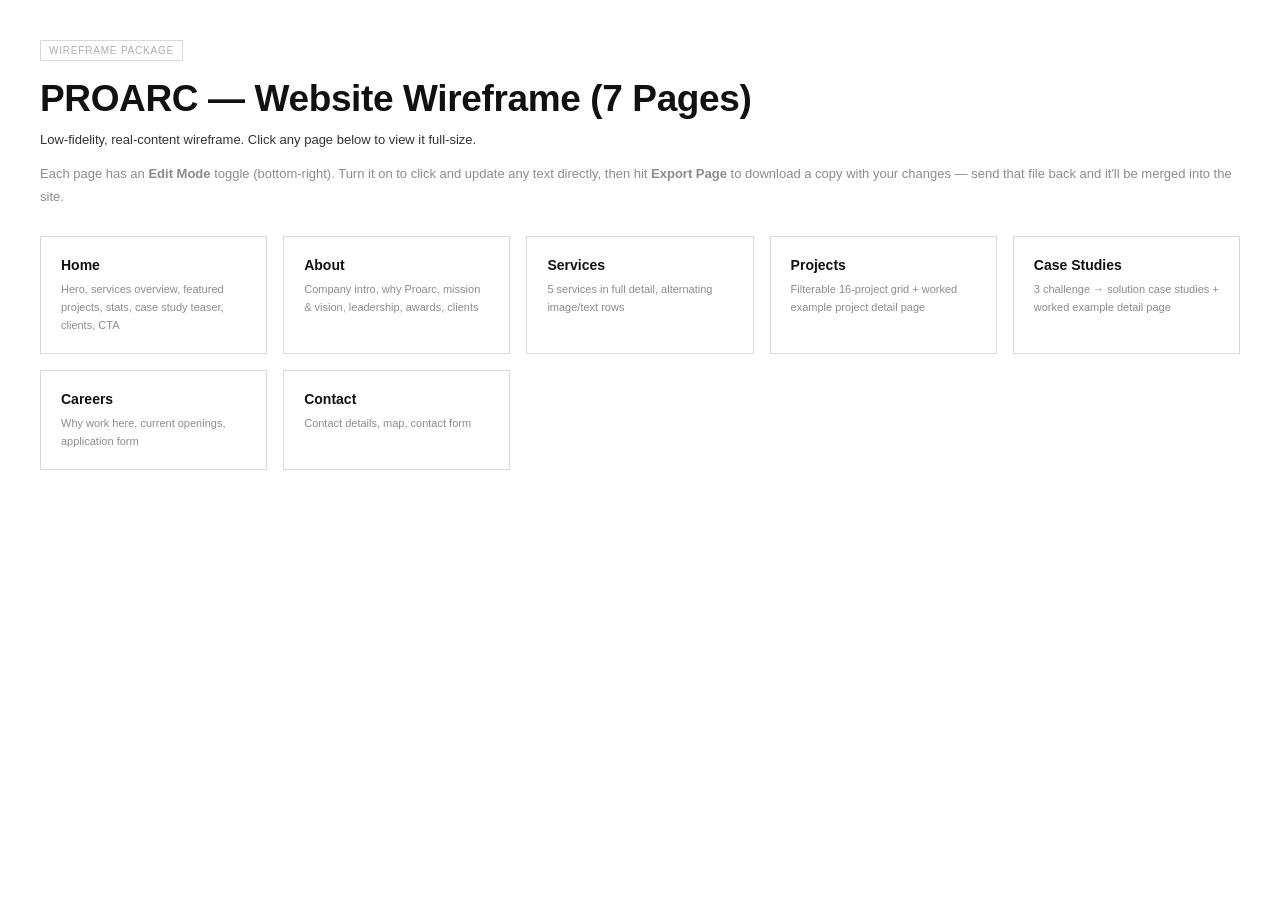
==== index.html @ e0475d4c "Add Proarc website wireframe with client-editable pages Low-fidelity wireframe for 7 pages plus an i" ====
<!DOCTYPE html>
<html lang="en">
<head>
<meta charset="UTF-8">
<meta name="viewport" content="width=device-width, initial-scale=1.0">
<title>PROARC — Website Wireframe Package</title>
<link rel="stylesheet" href="styles.css">
</head>
<body>
  <div class="container" style="padding-top:40px;padding-bottom:40px;">
    <div class="section-label">Wireframe Package</div>
    <h1 style="margin-bottom:8px;">PROARC — Website Wireframe (7 Pages)</h1>
    <p style="margin-bottom:12px;">Low-fidelity, real-content wireframe. Click any page below to view it full-size.</p>
    <p style="margin-bottom:28px;color:#8C8C8C;">Each page has an <b>Edit Mode</b> toggle (bottom-right). Turn it on to click and update any text directly, then hit <b>Export Page</b> to download a copy with your changes — send that file back and it'll be merged into the site.</p>
    <div class="pkg-grid">
      <a class="pkg-card" href="home.html"><b>Home</b><span>Hero, services overview, featured projects, stats, case study teaser, clients, CTA</span></a>
      <a class="pkg-card" href="about.html"><b>About</b><span>Company intro, why Proarc, mission & vision, leadership, awards, clients</span></a>
      <a class="pkg-card" href="services.html"><b>Services</b><span>5 services in full detail, alternating image/text rows</span></a>
      <a class="pkg-card" href="projects.html"><b>Projects</b><span>Filterable 16-project grid + worked example project detail page</span></a>
      <a class="pkg-card" href="case-studies.html"><b>Case Studies</b><span>3 challenge → solution case studies + worked example detail page</span></a>
      <a class="pkg-card" href="careers.html"><b>Careers</b><span>Why work here, current openings, application form</span></a>
      <a class="pkg-card" href="contact.html"><b>Contact</b><span>Contact details, map, contact form</span></a>
      
    </div>
  </div>
</body>
</html>
---- styles.css ----
/* =========================================================
   PROARC — Low-Fidelity Website Wireframe (all pages)
   Grayscale, bordered-box wireframe styling only.
   ========================================================= */

*{ box-sizing:border-box; margin:0; padding:0; }

:root{
  --ink:#111111;
  --body-text:#333333;
  --muted:#8C8C8C;
  --muted-2:#ADADAD;
  --border:#D9D9D9;
  --fill:#F5F5F5;
  --fill-soft:#FAFAFA;
  --accent:#B0AA8F;
  --accent-soft:#EFEDE6;
  --warn:#B33A3A;
  --warn-bg:#FBF3F3;
  --warn-border:#E0B3B3;
}

html{ scroll-behavior:smooth; }

body{
  font-family: 'Helvetica Neue', Arial, Helvetica, sans-serif;
  background:#FFFFFF;
  color:var(--ink);
  -webkit-font-smoothing:antialiased;
}

a, .btn, .card, .icon-card, .team-card, .nav-links a, .clients-row div{
  transition: border-color .15s ease, background-color .15s ease, color .15s ease, box-shadow .15s ease, opacity .15s ease;
}

.container{
  width:1440px;
  max-width:100%;
  margin:0 auto;
  padding:0 40px;
}

.box{ border:1px solid #D9D9D9; }

.placeholder{
  background-color:#F5F5F5;
  background-image:repeating-linear-gradient(135deg, transparent, transparent 9px, rgba(0,0,0,.025) 9px, rgba(0,0,0,.025) 18px);
  border:1px solid #D9D9D9;
  display:flex;
  flex-direction:column;
  align-items:center;
  justify-content:center;
  text-align:center;
  color:#8C8C8C;
  font-size:12px;
  line-height:1.5;
  padding:16px;
  gap:6px;
}
.placeholder .ph-label{ font-size:10px; letter-spacing:.06em; text-transform:uppercase; color:#8C8C8C; background:#FFFFFF; border:1px solid #D9D9D9; padding:3px 8px; }
.placeholder .ph-dim{ font-size:10px; color:#ADADAD; }
.placeholder.small{ padding:10px; font-size:11px; }

.btn{
  display:inline-block;
  border:1px solid #111111;
  background:#FFFFFF;
  color:#111111;
  font-size:12px;
  letter-spacing:.04em;
  text-transform:uppercase;
  padding:12px 20px;
  text-decoration:none;
}
.btn:hover{ border-color:var(--accent); color:var(--accent); }
.btn.filled{ background:#111111; color:#FFFFFF; }
.btn.filled:hover{ background:var(--accent); border-color:var(--accent); color:#FFFFFF; }

.eyebrow{ font-size:11px; letter-spacing:.08em; text-transform:uppercase; color:#8C8C8C; margin-bottom:10px; }
.tag{ font-size:11px; letter-spacing:.06em; text-transform:uppercase; color:#8C8C8C; }

h1,h2,h3,h4{ font-family:'Helvetica Neue', Arial, Helvetica, sans-serif; font-weight:700; color:#111111; line-height:1.2; letter-spacing:-.01em; }
h1{ font-size:37px; }
h2{ font-size:24px; }
h3{ font-size:18px; }
h4{ font-size:14.5px; }
p{ font-size:13px; line-height:1.7; color:#333333; }

.section{ border-top:1px solid #D9D9D9; padding:52px 0; }
.section:first-of-type{ border-top:none; }

.section-label{
  font-size:10px; letter-spacing:.08em; text-transform:uppercase; color:#ADADAD;
  border:1px solid #D9D9D9; display:inline-block; padding:4px 8px; margin-bottom:16px;
}
.section-head{ margin-bottom:32px; max-width:70ch; }
.section-note{ font-size:11px; color:#ADADAD; font-style:italic; margin-top:8px; }
.warn{
  font-size:11px; color:#B33A3A; border:1px dashed #E0B3B3; background:#FBF3F3;
  padding:8px 12px; margin-bottom:16px; display:inline-block;
}

/* ---------- header / nav ---------- */
header{ border-bottom:1px solid #D9D9D9; }
nav{ display:flex; align-items:center; justify-content:space-between; padding:18px 0; }
.logo-block{ border:1px solid #D9D9D9; padding:8px 14px; font-weight:700; font-size:16px; }
.nav-links{ display:flex; gap:0; list-style:none; border:1px solid #D9D9D9; flex-wrap:wrap; }
.nav-links li{ border-right:1px solid #D9D9D9; }
.nav-links li:last-child{ border-right:none; }
.nav-links a{ display:block; padding:9px 14px; font-size:11.5px; text-transform:uppercase; letter-spacing:.03em; color:#333333; text-decoration:none; }
.nav-links a:hover{ background:var(--accent-soft); color:var(--ink); }
.nav-links a.active{ background:#F5F5F5; font-weight:700; color:#111111; box-shadow:inset 0 -2px 0 var(--accent); }

/* ---------- hero (home — full-bleed) ---------- */
.hero-image{ width:100%; aspect-ratio:16/7; }
.hero-body{ padding:36px 0; border-bottom:1px solid #D9D9D9; }
.hero-actions{ display:flex; gap:10px; flex-wrap:wrap; margin-top:16px; }

/* ---------- page hero banner (inner pages) ---------- */
.page-hero{ width:100%; aspect-ratio:16/5; position:relative; }
.page-hero .title-overlay{
  position:absolute; left:24px; bottom:20px;
  background:#FFFFFF; border:1px solid #D9D9D9; padding:8px 16px;
  font-size:22px; font-weight:700;
}

/* ---------- generic row / grid helpers ---------- */
.row-2{ display:grid; grid-template-columns:1fr 1fr; gap:1px; background:#D9D9D9; border:1px solid #D9D9D9; }
.row-2 > div{ background:#FFFFFF; padding:28px; }
.row-3{ display:grid; grid-template-columns:repeat(3,1fr); gap:1px; background:#D9D9D9; border:1px solid #D9D9D9; }
.row-3 > div{ background:#FFFFFF; padding:24px; }
.row-4{ display:grid; grid-template-columns:repeat(4,1fr); gap:1px; background:#D9D9D9; border:1px solid #D9D9D9; }
.row-4 > div{ background:#FFFFFF; padding:20px; }
.stat-row{ display:grid; grid-template-columns:repeat(3,1fr); border:1px solid #D9D9D9; }
.stat-row div{ padding:20px; border-right:1px solid #D9D9D9; text-align:center; }
.stat-row div:last-child{ border-right:none; }
.stat-row b{ display:block; font-size:28px; color:var(--ink); }
.stat-row span{ font-size:10px; text-transform:uppercase; color:#8C8C8C; }

/* alternating image/text rows (services, case studies) */
.alt-row{ display:grid; grid-template-columns:1fr 1fr; border:1px solid #D9D9D9; margin-bottom:16px; }
.alt-row.rev{ direction:rtl; }
.alt-row.rev > *{ direction:ltr; }
.alt-row .img-cell{ aspect-ratio:5/4; border-right:1px solid #D9D9D9; }
.alt-row.rev .img-cell{ border-right:none; border-left:1px solid #D9D9D9; }
.alt-row .copy-cell{ padding:28px; display:flex; flex-direction:column; justify-content:center; gap:10px; }
.alt-row .copy-cell .num{ font-size:24px; font-weight:700; color:var(--accent); }
.alt-row:hover{ border-color:var(--accent); }
.alt-row ul{ list-style:none; margin-top:6px; font-size:12.5px; color:#333333; }
.alt-row ul li{ padding:4px 0; }
.alt-row ul li::before{ content:"— "; color:#8C8C8C; }

/* stats/intro two column */
.intro-grid{ display:grid; grid-template-columns:0.8fr 1.2fr; border:1px solid #D9D9D9; }
.intro-grid > div{ padding:30px; }
.intro-grid > div:first-child{ border-right:1px solid #D9D9D9; display:flex; flex-direction:column; justify-content:center; gap:8px; }
.intro-grid .big-num{ font-size:34px; font-weight:700; }

/* cards (projects grid, service icons, why-us) */
.card-grid-3{ display:grid; grid-template-columns:repeat(3,1fr); gap:16px; }
.card-grid-4{ display:grid; grid-template-columns:repeat(4,1fr); gap:16px; }
.card{ border:1px solid #D9D9D9; padding:0 0 16px; }
.card:hover{ border-color:var(--accent); box-shadow:0 6px 18px rgba(17,17,17,.06); }
.card .card-img{ aspect-ratio:4/3; border-bottom:1px solid #D9D9D9; margin-bottom:12px; }
.card .card-body{ padding:0 16px; }
.card .status{ font-size:11px; font-weight:700; margin-top:6px; }
.icon-card{ border:1px solid #D9D9D9; padding:22px; }
.icon-card:hover{ border-color:var(--accent); box-shadow:0 6px 18px rgba(17,17,17,.06); }
.icon-ph{ width:36px; height:36px; border:1px solid #D9D9D9; background:#F5F5F5; margin-bottom:14px; position:relative; }
.icon-ph::after{ content:""; position:absolute; inset:8px; border:1px solid var(--accent); opacity:.4; }

/* filter bar */
.filter-bar{ border:1px solid #D9D9D9; padding:16px 20px; display:flex; flex-direction:column; gap:10px; margin-bottom:24px; }
.filter-row{ display:flex; gap:14px; align-items:baseline; flex-wrap:wrap; font-size:12px; }
.filter-row b{ min-width:140px; font-size:11px; text-transform:uppercase; color:#8C8C8C; }
.filter-row .opt{ text-decoration:underline; cursor:pointer; }
.filter-row .opt:hover{ color:var(--accent); }
.filter-row .opt.active{ font-weight:700; color:#111111; text-decoration:none; border-bottom:2px solid var(--accent); }
.search-input{ border:1px solid #D9D9D9; padding:8px 12px; font-size:12px; color:#8C8C8C; max-width:280px; }

/* forms */
.form-table{ border:1px solid #D9D9D9; border-collapse:collapse; width:100%; }
.form-table th, .form-table td{ border:1px solid #D9D9D9; padding:10px 14px; text-align:left; font-size:12px; vertical-align:top; }
.form-table th{ background:#F5F5F5; width:220px; text-transform:uppercase; letter-spacing:.04em; font-size:10.5px; color:#8C8C8C; }
.form-block{ display:flex; flex-direction:column; gap:14px; max-width:640px; }
.form-field{ display:flex; flex-direction:column; gap:6px; }
.form-field label{ font-size:11px; text-transform:uppercase; letter-spacing:.04em; color:#8C8C8C; }
.form-field .input-ph{ border:1px solid #D9D9D9; height:38px; background:#FAFAFA; }
.form-field .input-ph.textarea{ height:90px; }
.form-field .input-ph.file{ height:38px; display:flex; align-items:center; padding:0 12px; font-size:11px; color:#ADADAD; }

/* leadership / team */
.team-card{ border:1px solid #D9D9D9; }
.team-card:hover{ border-color:var(--accent); box-shadow:0 6px 18px rgba(17,17,17,.06); }
.team-card .headshot{ aspect-ratio:4/5; border-bottom:1px solid #D9D9D9; }
.team-card .body{ padding:14px; }

/* map / two col contact */
.map-ph{ width:100%; height:100%; min-height:320px; }

/* CTA banner */
.cta-banner{ border:1px solid #D9D9D9; background:#F5F5F5; padding:44px; text-align:center; }
.cta-banner h2{ margin-bottom:16px; }

/* clients strip */
.clients-row{ display:grid; grid-template-columns:repeat(5,1fr); border:1px solid #D9D9D9; }
.clients-row div{ padding:16px; border-right:1px solid #D9D9D9; text-align:center; }
.clients-row div:last-child{ border-right:none; }
.clients-row b{ display:block; font-size:12px; margin-bottom:4px; }
.clients-row span{ font-size:10.5px; color:#8C8C8C; }

/* footer */
footer{ border-top:1px solid #D9D9D9; padding:40px 0 20px; margin-top:20px; }
.foot-grid{ display:grid; grid-template-columns:1.2fr 1fr 1fr 1fr; gap:24px; padding-bottom:28px; }
.foot-logo{ font-weight:700; font-size:16px; margin-bottom:8px; }
.foot-col h5{ font-size:10px; letter-spacing:.08em; text-transform:uppercase; color:#8C8C8C; margin-bottom:10px; }
.foot-col a{ display:block; font-size:12px; color:#333333; text-decoration:none; margin-bottom:7px; }
.foot-bottom{ border-top:1px solid #D9D9D9; padding-top:14px; display:flex; justify-content:space-between; flex-wrap:wrap; gap:8px; font-size:10px; color:#8C8C8C; text-transform:uppercase; }

/* wireframe package index page */
.pkg-grid{ display:grid; grid-template-columns:repeat(auto-fill,minmax(220px,1fr)); gap:16px; }
.pkg-card{ border:1px solid #D9D9D9; padding:20px; text-decoration:none; color:#111111; display:block; }
.pkg-card b{ display:block; font-size:14px; margin-bottom:6px; }
.pkg-card span{ font-size:11px; color:#8C8C8C; }

/* =========================================================
   PRINT — A4 landscape, matches Chrome print > save as PDF
   ========================================================= */
@media print{
  *{ -webkit-print-color-adjust:exact; print-color-adjust:exact; }
  @page{ size:A4 landscape; margin:12mm; }
  .container{ width:100%; padding:0 12px; }
  .alt-row, .row-2 > div, .row-3 > div, .row-4 > div, .card, .team-card,
  .icon-card, .stat-row, .foot-grid, .section-head, .filter-bar{
    break-inside:avoid; page-break-inside:avoid;
  }
  .section{ padding:26px 0; }
}
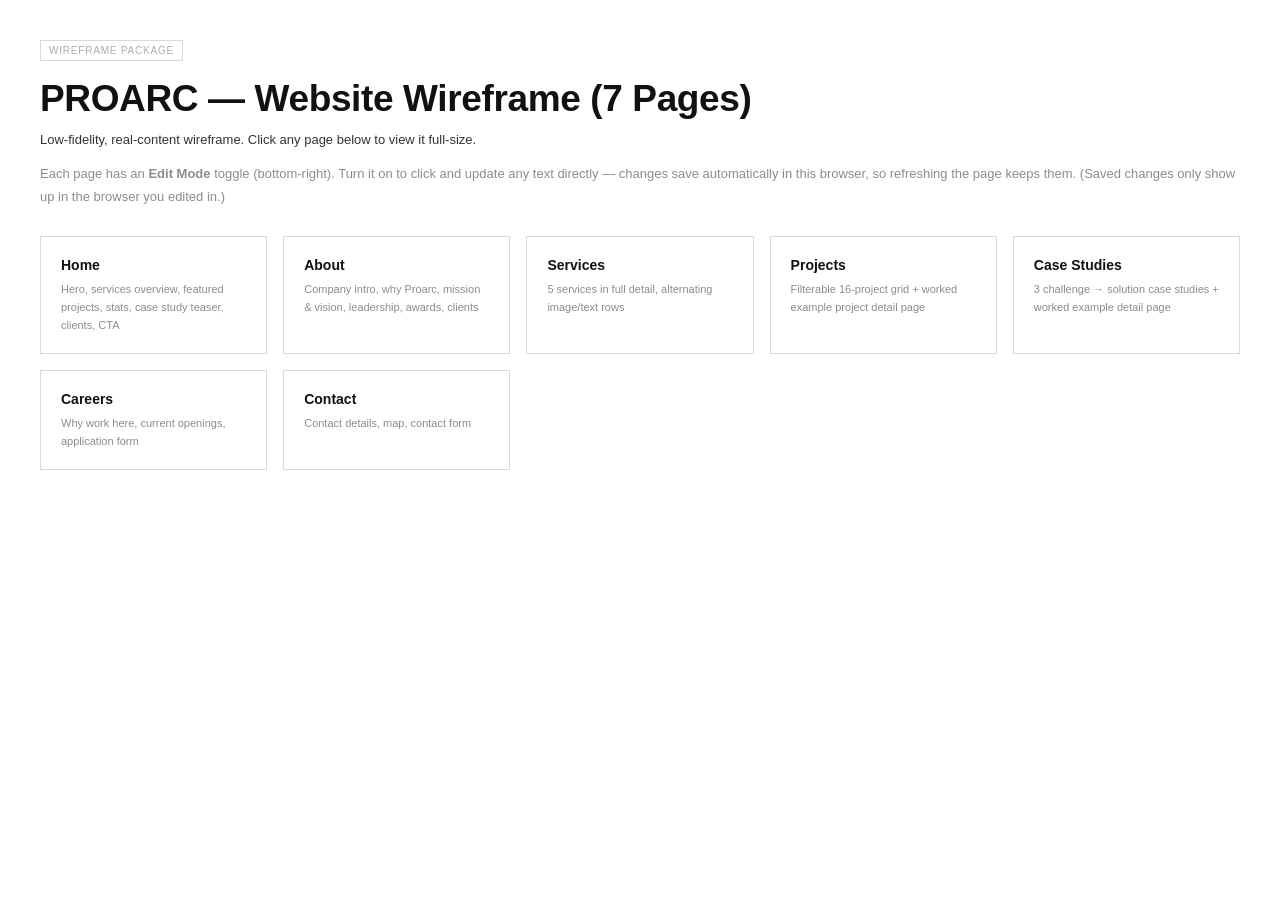
==== commit 8ea95b3c: "Drop export step — edits now just autosave and persist on refresh Removed the Export Page button and" ====
--- a/index.html
+++ b/index.html
@@ -11,7 +11,7 @@
     <div class="section-label">Wireframe Package</div>
     <h1 style="margin-bottom:8px;">PROARC — Website Wireframe (7 Pages)</h1>
     <p style="margin-bottom:12px;">Low-fidelity, real-content wireframe. Click any page below to view it full-size.</p>
-    <p style="margin-bottom:28px;color:#8C8C8C;">Each page has an <b>Edit Mode</b> toggle (bottom-right). Turn it on to click and update any text directly, then hit <b>Export Page</b> to download a copy with your changes — send that file back and it'll be merged into the site.</p>
+    <p style="margin-bottom:28px;color:#8C8C8C;">Each page has an <b>Edit Mode</b> toggle (bottom-right). Turn it on to click and update any text directly — changes save automatically in this browser, so refreshing the page keeps them. (Saved changes only show up in the browser you edited in.)</p>
     <div class="pkg-grid">
       <a class="pkg-card" href="home.html"><b>Home</b><span>Hero, services overview, featured projects, stats, case study teaser, clients, CTA</span></a>
       <a class="pkg-card" href="about.html"><b>About</b><span>Company intro, why Proarc, mission & vision, leadership, awards, clients</span></a>
--- a/styles.css
+++ b/styles.css
@@ -111,6 +111,13 @@
 .nav-links a:hover{ background:var(--accent-soft); color:var(--ink); }
 .nav-links a.active{ background:#F5F5F5; font-weight:700; color:#111111; box-shadow:inset 0 -2px 0 var(--accent); }
 
+.nav-toggle-input{ display:none; }
+.nav-toggle-label{
+  display:none; flex-direction:column; justify-content:center; align-items:center; gap:4px;
+  width:38px; height:38px; border:1px solid var(--border); cursor:pointer; flex:none;
+}
+.nav-toggle-label span{ display:block; width:18px; height:2px; background:var(--ink); }
+
 /* ---------- hero (home — full-bleed) ---------- */
 .hero-image{ width:100%; aspect-ratio:16/7; }
 .hero-body{ padding:36px 0; border-bottom:1px solid #D9D9D9; }
@@ -224,6 +231,72 @@
 .pkg-card span{ font-size:11px; color:#8C8C8C; }
 
 /* =========================================================
+   RESPONSIVE — tablet & mobile
+   ========================================================= */
+@media (max-width:1024px){
+  .container{ padding:0 28px; }
+  .row-3, .row-4, .card-grid-3, .card-grid-4{ grid-template-columns:repeat(2,1fr); }
+  .foot-grid{ grid-template-columns:1fr 1fr; row-gap:28px; }
+  .clients-row{ grid-template-columns:repeat(3,1fr); }
+  .clients-row div{ border-bottom:1px solid #D9D9D9; }
+  .clients-row div:nth-child(3n){ border-right:none; }
+}
+
+@media (max-width:860px){
+  nav{ flex-wrap:wrap; row-gap:12px; }
+  .logo-block{ order:0; }
+  nav > a.btn{ order:1; margin-left:auto; }
+  .nav-toggle-label{ display:flex; order:2; }
+  .nav-links{
+    order:3; flex-basis:100%; max-height:0; overflow:hidden;
+    flex-direction:column; border:none; transition:max-height .25s ease;
+  }
+  .nav-toggle-input:checked ~ .nav-links{ max-height:600px; border:1px solid #D9D9D9; margin-top:4px; }
+  .nav-links li{ border-right:none; border-bottom:1px solid #D9D9D9; }
+  .nav-links li:last-child{ border-bottom:none; }
+  .nav-links a{ padding:12px 14px; }
+}
+
+@media (max-width:680px){
+  .container{ padding:0 18px; }
+  h1{ font-size:27px; }
+  h2{ font-size:20px; }
+  h3{ font-size:16px; }
+  .section{ padding:36px 0; }
+
+  .row-2, .row-3, .row-4, .card-grid-3, .card-grid-4, .intro-grid, .alt-row{
+    grid-template-columns:1fr;
+  }
+  .alt-row.rev{ direction:ltr; }
+  .alt-row .img-cell{ border-right:none; border-bottom:1px solid #D9D9D9; }
+  .alt-row.rev .img-cell{ border-left:none; border-bottom:1px solid #D9D9D9; }
+  .intro-grid > div:first-child{ border-right:none; border-bottom:1px solid #D9D9D9; }
+
+  .stat-row{ grid-template-columns:1fr; }
+  .stat-row div{ border-right:none; border-bottom:1px solid #D9D9D9; }
+  .stat-row div:last-child{ border-bottom:none; }
+
+  .clients-row{ grid-template-columns:repeat(2,1fr); }
+  .clients-row div{ border-right:none; }
+  .clients-row div:nth-child(odd){ border-right:1px solid #D9D9D9; }
+
+  .foot-grid{ grid-template-columns:1fr; gap:24px; }
+
+  .hero-image, .page-hero{ aspect-ratio:4/3; }
+  .page-hero .title-overlay{ font-size:16px; padding:6px 12px; left:14px; bottom:14px; }
+
+  .form-table, .form-table tbody, .form-table tr, .form-table th, .form-table td{ display:block; width:100%; }
+  .form-table th{ border-bottom:none; padding-bottom:4px; }
+  .form-table td{ border-top:none; padding:0 14px 12px; }
+
+  .filter-row{ gap:8px; }
+  .filter-row b{ min-width:0; width:100%; }
+  .search-input{ max-width:100%; }
+
+  .cta-banner{ padding:32px 20px; }
+}
+
+/* =========================================================
    PRINT — A4 landscape, matches Chrome print > save as PDF
    ========================================================= */
 @media print{
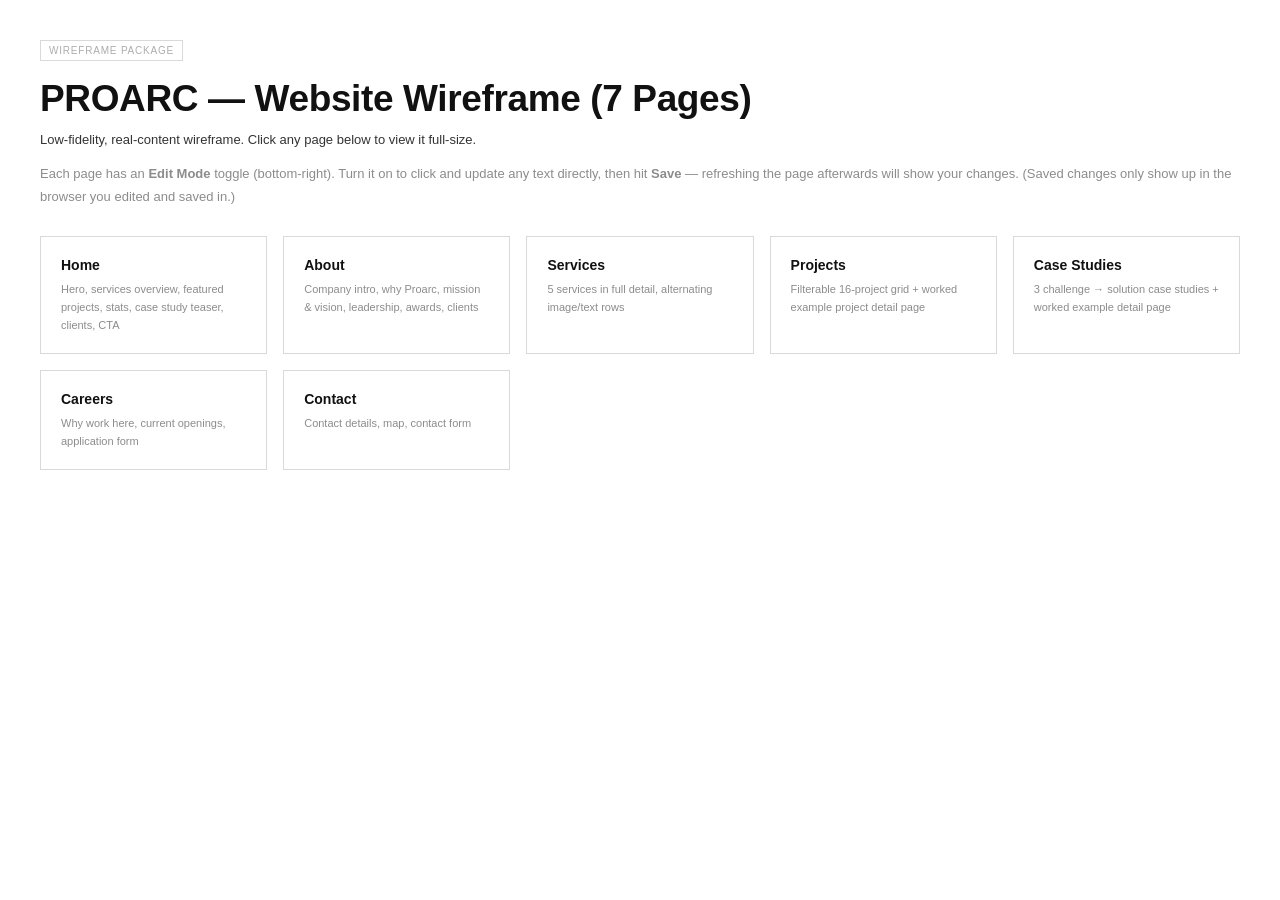
==== commit a9bb0b69: "Replace autosave with an explicit Save button Edits no longer save as you type. A Save button now wr" ====
--- a/index.html
+++ b/index.html
@@ -11,7 +11,7 @@
     <div class="section-label">Wireframe Package</div>
     <h1 style="margin-bottom:8px;">PROARC — Website Wireframe (7 Pages)</h1>
     <p style="margin-bottom:12px;">Low-fidelity, real-content wireframe. Click any page below to view it full-size.</p>
-    <p style="margin-bottom:28px;color:#8C8C8C;">Each page has an <b>Edit Mode</b> toggle (bottom-right). Turn it on to click and update any text directly — changes save automatically in this browser, so refreshing the page keeps them. (Saved changes only show up in the browser you edited in.)</p>
+    <p style="margin-bottom:28px;color:#8C8C8C;">Each page has an <b>Edit Mode</b> toggle (bottom-right). Turn it on to click and update any text directly, then hit <b>Save</b> — refreshing the page afterwards will show your changes. (Saved changes only show up in the browser you edited and saved in.)</p>
     <div class="pkg-grid">
       <a class="pkg-card" href="home.html"><b>Home</b><span>Hero, services overview, featured projects, stats, case study teaser, clients, CTA</span></a>
       <a class="pkg-card" href="about.html"><b>About</b><span>Company intro, why Proarc, mission & vision, leadership, awards, clients</span></a>
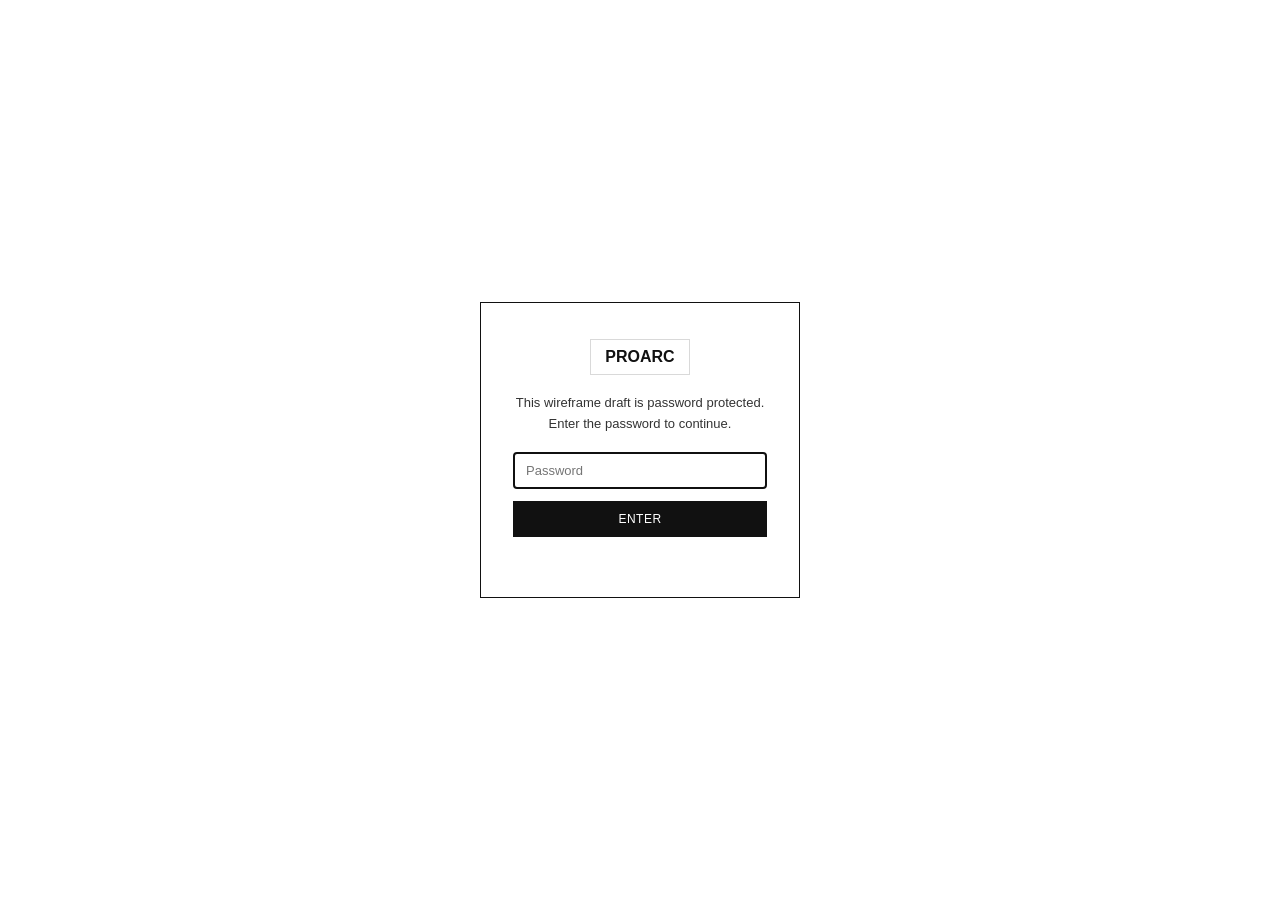
==== commit 491e17a1: "Add password gate to all pages All 8 pages now show a full-screen password prompt before revealing c" ====
--- a/index.html
+++ b/index.html
@@ -7,6 +7,7 @@
 <link rel="stylesheet" href="styles.css">
 </head>
 <body>
+<script src="auth-gate.js"></script>
   <div class="container" style="padding-top:40px;padding-bottom:40px;">
     <div class="section-label">Wireframe Package</div>
     <h1 style="margin-bottom:8px;">PROARC — Website Wireframe (7 Pages)</h1>
